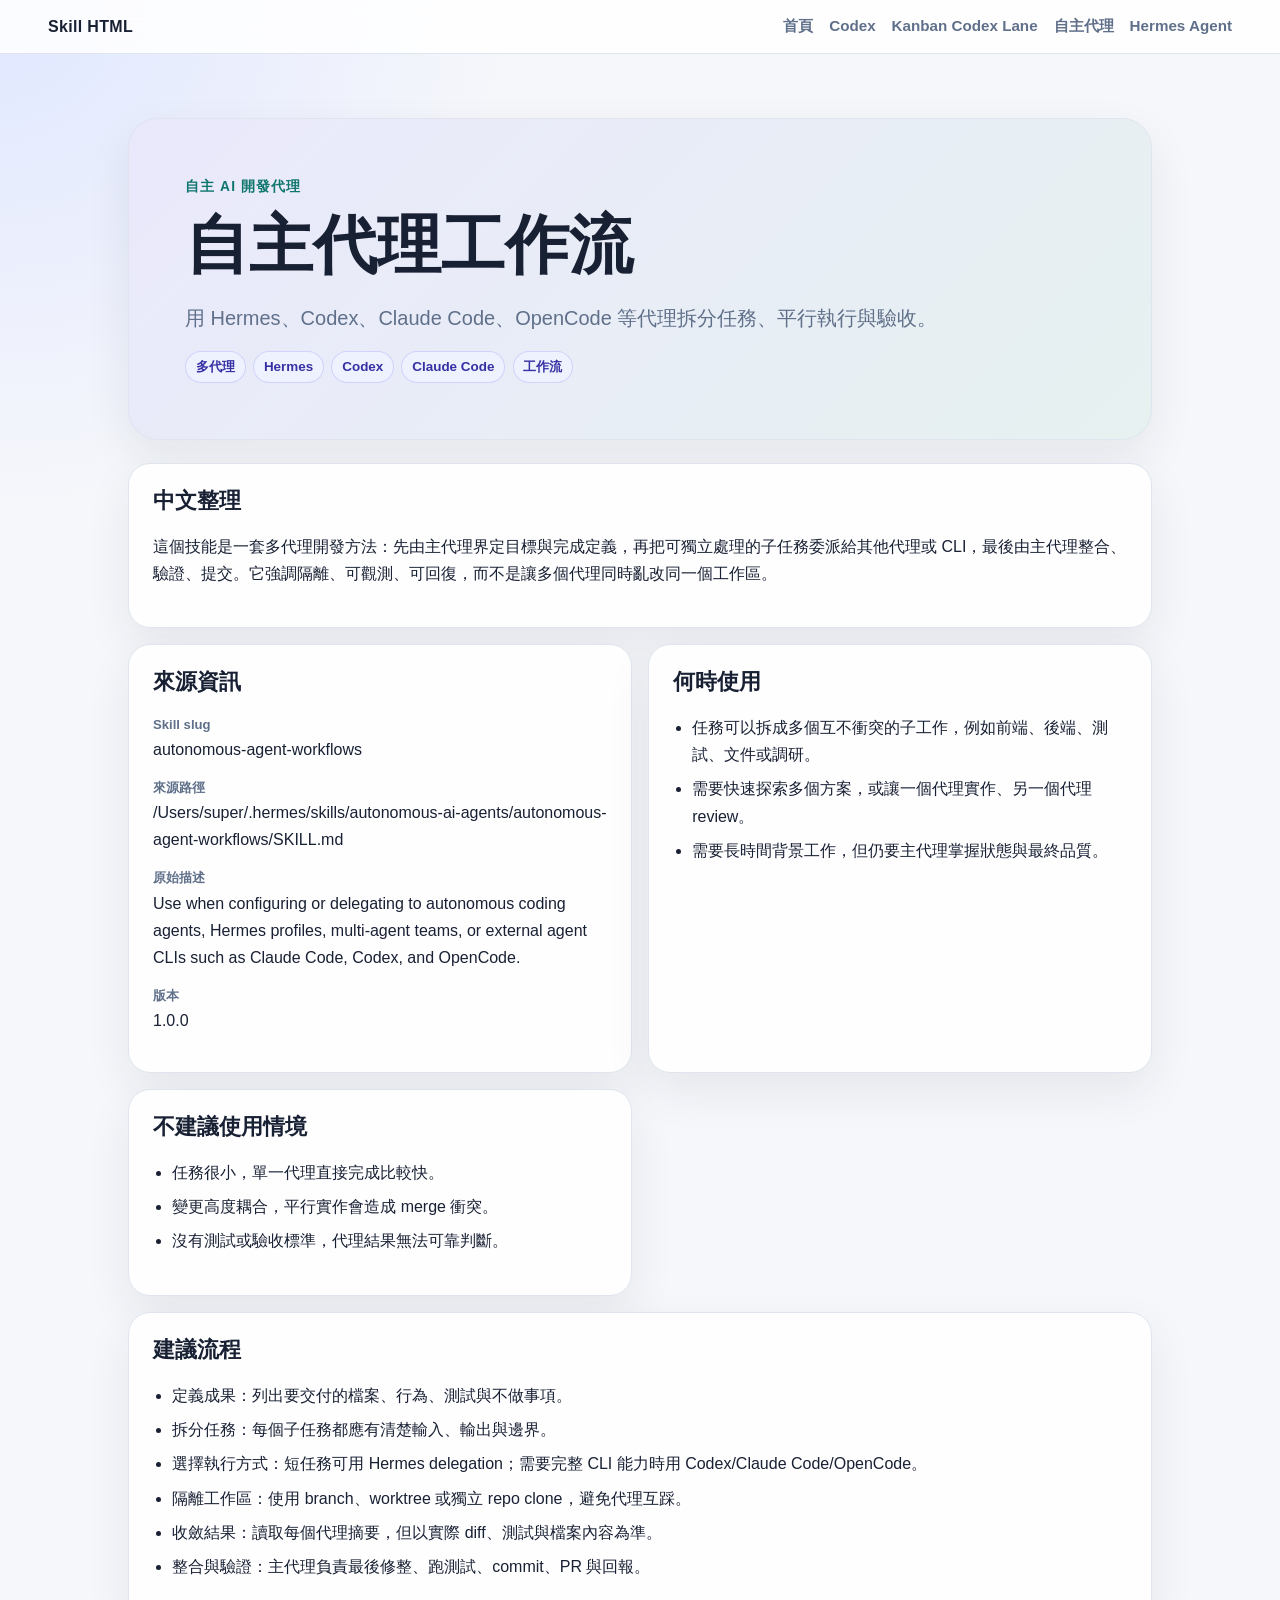
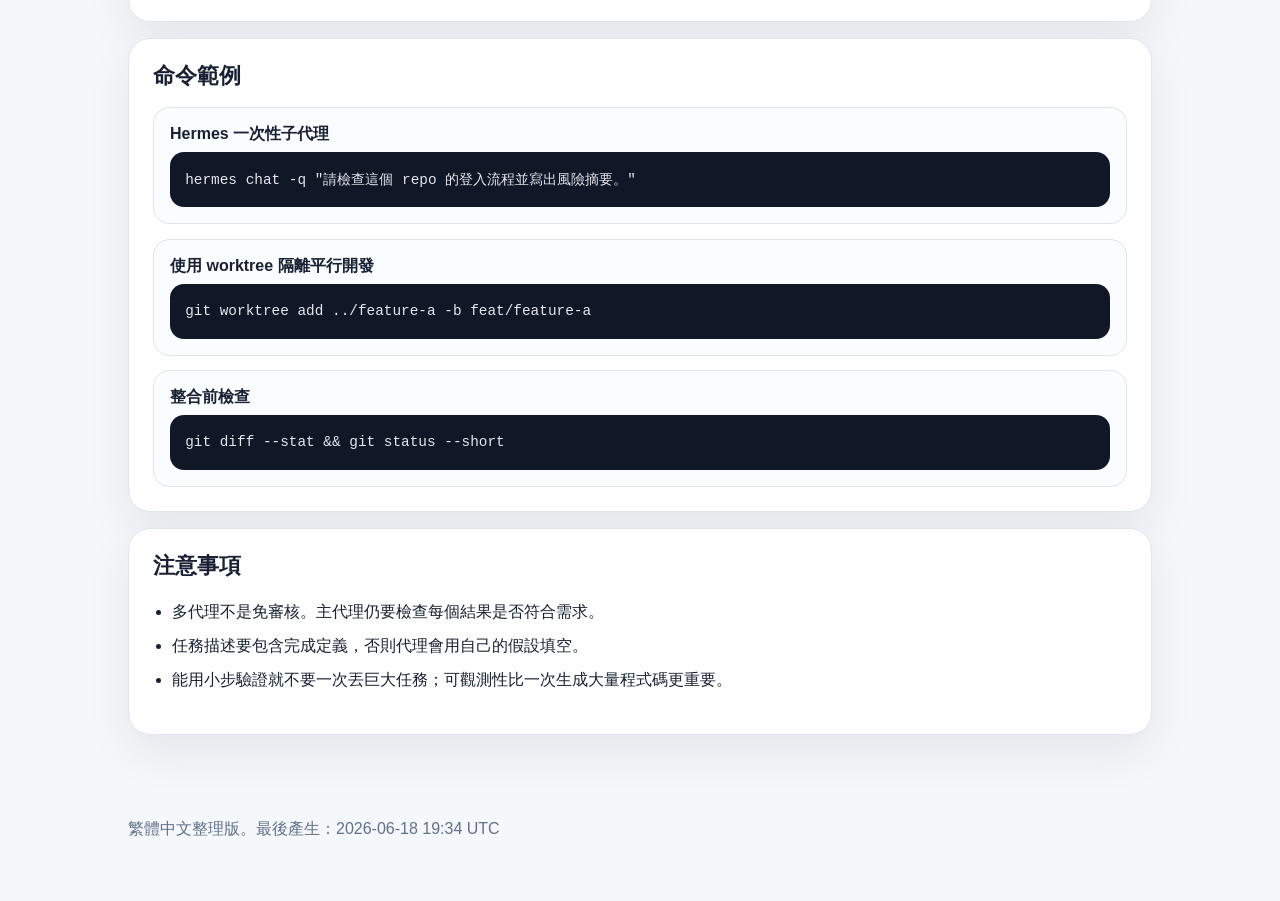
==== skills/autonomous-agent-workflows.html @ b424e1a5 "feat: add Traditional Chinese skill HTML site" ====
<!doctype html>
<html lang="zh-Hant">
<head>
  <meta charset="utf-8">
  <meta name="viewport" content="width=device-width, initial-scale=1">
  <meta name="description" content="這個技能是一套多代理開發方法：先由主代理界定目標與完成定義，再把可獨立處理的子任務委派給其他代理或 CLI，最後由主代理整合、驗證、提交。它強調隔離、可觀測、可回復，而不是讓多個代理同時亂改同一個工作區。">
  <title>自主代理工作流｜Skill HTML</title>
  <link rel="stylesheet" href="../assets/style.css">
  <script src="../assets/app.js" defer></script>
</head>
<body>
  <header class="site-header">
    <a class="brand" href="../index.html">Skill HTML</a>
    <button class="nav-toggle" type="button" aria-expanded="false" aria-controls="site-nav">選單</button>
    <nav id="site-nav" class="site-nav">
      <a href="../index.html">首頁</a>
      <a href="codex.html">Codex</a>
      <a href="kanban-codex-lane.html">Kanban Codex Lane</a>
      <a href="autonomous-agent-workflows.html">自主代理</a>
      <a href="hermes-agent.html">Hermes Agent</a>
    </nav>
  </header>
  <main>
    <section class="hero skill-hero">
      <p class="eyebrow">自主 AI 開發代理</p>
      <h1>自主代理工作流</h1>
      <p class="subtitle">用 Hermes、Codex、Claude Code、OpenCode 等代理拆分任務、平行執行與驗收。</p>
      <div class="tags"><span>多代理</span><span>Hermes</span><span>Codex</span><span>Claude Code</span><span>工作流</span></div>
    </section>

    <section class="content-grid">
      <article class="panel span-2">
        <h2>中文整理</h2>
        <p>這個技能是一套多代理開發方法：先由主代理界定目標與完成定義，再把可獨立處理的子任務委派給其他代理或 CLI，最後由主代理整合、驗證、提交。它強調隔離、可觀測、可回復，而不是讓多個代理同時亂改同一個工作區。</p>
      </article>
      <aside class="panel source-card">
        <h2>來源資訊</h2>
        <dl>
          <dt>Skill slug</dt><dd>autonomous-agent-workflows</dd>
          <dt>來源路徑</dt><dd>/Users/super/.hermes/skills/autonomous-ai-agents/autonomous-agent-workflows/SKILL.md</dd>
          <dt>原始描述</dt><dd>Use when configuring or delegating to autonomous coding agents, Hermes profiles, multi-agent teams, or external agent CLIs such as Claude Code, Codex, and OpenCode.</dd>
          <dt>版本</dt><dd>1.0.0</dd>
        </dl>
      </aside>

      <article class="panel">
        <h2>何時使用</h2>
        <ul><li>任務可以拆成多個互不衝突的子工作，例如前端、後端、測試、文件或調研。</li><li>需要快速探索多個方案，或讓一個代理實作、另一個代理 review。</li><li>需要長時間背景工作，但仍要主代理掌握狀態與最終品質。</li></ul>
      </article>
      <article class="panel">
        <h2>不建議使用情境</h2>
        <ul><li>任務很小，單一代理直接完成比較快。</li><li>變更高度耦合，平行實作會造成 merge 衝突。</li><li>沒有測試或驗收標準，代理結果無法可靠判斷。</li></ul>
      </article>
      <article class="panel span-2">
        <h2>建議流程</h2>
        <ul><li>定義成果：列出要交付的檔案、行為、測試與不做事項。</li><li>拆分任務：每個子任務都應有清楚輸入、輸出與邊界。</li><li>選擇執行方式：短任務可用 Hermes delegation；需要完整 CLI 能力時用 Codex/Claude Code/OpenCode。</li><li>隔離工作區：使用 branch、worktree 或獨立 repo clone，避免代理互踩。</li><li>收斂結果：讀取每個代理摘要，但以實際 diff、測試與檔案內容為準。</li><li>整合與驗證：主代理負責最後修整、跑測試、commit、PR 與回報。</li></ul>
      </article>
      <article class="panel span-2">
        <h2>命令範例</h2>
        <div class="commands"><article class="command-card"><h3>Hermes 一次性子代理</h3><pre><code>hermes chat -q &quot;請檢查這個 repo 的登入流程並寫出風險摘要。&quot;</code></pre></article><article class="command-card"><h3>使用 worktree 隔離平行開發</h3><pre><code>git worktree add ../feature-a -b feat/feature-a</code></pre></article><article class="command-card"><h3>整合前檢查</h3><pre><code>git diff --stat &amp;&amp; git status --short</code></pre></article></div>
      </article>
      <article class="panel span-2">
        <h2>注意事項</h2>
        <ul><li>多代理不是免審核。主代理仍要檢查每個結果是否符合需求。</li><li>任務描述要包含完成定義，否則代理會用自己的假設填空。</li><li>能用小步驗證就不要一次丟巨大任務；可觀測性比一次生成大量程式碼更重要。</li></ul>
      </article>
    </section>

  </main>
  <footer class="site-footer">
    <p>繁體中文整理版。最後產生：2026-06-18 19:34 UTC</p>
  </footer>
</body>
</html>
---- assets/style.css ----
:root {
  color-scheme: light;
  --bg: #f6f7fb;
  --surface: #ffffff;
  --surface-2: #eef2ff;
  --text: #182033;
  --muted: #60708a;
  --brand: #4f46e5;
  --brand-2: #0f766e;
  --border: #dfe4ef;
  --shadow: 0 18px 45px rgba(24, 32, 51, 0.08);
  --radius: 22px;
}

* { box-sizing: border-box; }

body {
  margin: 0;
  font-family: -apple-system, BlinkMacSystemFont, "Segoe UI", "Noto Sans TC", "PingFang TC", "Microsoft JhengHei", sans-serif;
  line-height: 1.7;
  background: radial-gradient(circle at top left, #e0e7ff 0, transparent 32rem), var(--bg);
  color: var(--text);
}

a { color: var(--brand); text-decoration: none; }
a:hover { text-decoration: underline; }

.site-header {
  position: sticky;
  top: 0;
  z-index: 10;
  display: flex;
  align-items: center;
  justify-content: space-between;
  gap: 1rem;
  padding: 0.8rem clamp(1rem, 4vw, 3rem);
  background: rgba(255, 255, 255, 0.86);
  border-bottom: 1px solid var(--border);
  backdrop-filter: blur(14px);
}

.brand {
  color: var(--text);
  font-weight: 800;
  letter-spacing: 0.02em;
}

.site-nav {
  display: flex;
  flex-wrap: wrap;
  gap: 0.5rem 1rem;
  align-items: center;
}

.site-nav a {
  color: var(--muted);
  font-size: 0.95rem;
  font-weight: 650;
}

.nav-toggle {
  display: none;
  border: 1px solid var(--border);
  border-radius: 999px;
  background: var(--surface);
  padding: 0.45rem 0.85rem;
  color: var(--text);
  font-weight: 700;
}

main {
  width: min(1120px, 100%);
  margin: 0 auto;
  padding: clamp(1.2rem, 4vw, 3rem);
}

.hero {
  margin: 1rem 0 2rem;
  padding: clamp(1.4rem, 5vw, 3.5rem);
  background: linear-gradient(135deg, rgba(79, 70, 229, 0.12), rgba(15, 118, 110, 0.1)), var(--surface);
  border: 1px solid var(--border);
  border-radius: calc(var(--radius) + 8px);
  box-shadow: var(--shadow);
}

.skill-hero { margin-bottom: 1.4rem; }

.eyebrow {
  margin: 0 0 0.45rem;
  color: var(--brand-2);
  font-size: 0.86rem;
  font-weight: 850;
  letter-spacing: 0.08em;
  text-transform: uppercase;
}

h1, h2, h3 { line-height: 1.25; }
h1 { margin: 0; font-size: clamp(2rem, 7vw, 4rem); }
h2 { margin-top: 0; font-size: 1.35rem; }
h3 { margin: 0 0 0.5rem; font-size: 1rem; }

.subtitle {
  max-width: 760px;
  margin: 1rem 0 0;
  color: var(--muted);
  font-size: clamp(1rem, 2.5vw, 1.25rem);
}

.search-box {
  display: block;
  margin-top: 1.6rem;
  font-weight: 800;
}

#skill-search {
  width: min(560px, 100%);
  margin-top: 0.5rem;
  padding: 0.9rem 1rem;
  border: 1px solid var(--border);
  border-radius: 16px;
  font: inherit;
  background: var(--surface);
  color: var(--text);
}

.skill-list,
.content-grid {
  display: grid;
  grid-template-columns: repeat(2, minmax(0, 1fr));
  gap: 1rem;
}

.skill-card,
.panel {
  background: rgba(255, 255, 255, 0.94);
  border: 1px solid var(--border);
  border-radius: var(--radius);
  box-shadow: var(--shadow);
}

.skill-card { padding: 1.35rem; }
.skill-card h2 { margin: 0 0 0.6rem; }
.skill-card p { color: var(--muted); }

.panel { padding: clamp(1rem, 3vw, 1.5rem); }
.span-2 { grid-column: span 2; }

.tags {
  display: flex;
  flex-wrap: wrap;
  gap: 0.45rem;
  margin-top: 1rem;
}

.tags span {
  display: inline-flex;
  align-items: center;
  border: 1px solid rgba(79, 70, 229, 0.18);
  border-radius: 999px;
  background: var(--surface-2);
  padding: 0.22rem 0.62rem;
  color: #3730a3;
  font-size: 0.84rem;
  font-weight: 700;
}

.source-status,
.muted {
  color: var(--muted);
  font-size: 0.92rem;
}

dl { margin: 0; }
dt { color: var(--muted); font-size: 0.82rem; font-weight: 800; }
dd { margin: 0 0 0.85rem; overflow-wrap: anywhere; }

ul { padding-left: 1.2rem; }
li + li { margin-top: 0.45rem; }

.commands {
  display: grid;
  gap: 0.9rem;
}

.command-card {
  border: 1px solid var(--border);
  border-radius: 16px;
  background: #fbfcff;
  padding: 1rem;
}

pre {
  margin: 0;
  overflow-x: auto;
  border-radius: 14px;
  background: #101828;
  color: #e5e7eb;
  padding: 0.95rem;
  font-size: 0.9rem;
}

code {
  font-family: "SFMono-Regular", Consolas, "Liberation Mono", monospace;
}

.site-footer {
  width: min(1120px, 100%);
  margin: 0 auto;
  padding: 1rem clamp(1.2rem, 4vw, 3rem) 2.5rem;
  color: var(--muted);
}

.is-hidden { display: none !important; }

@media (max-width: 760px) {
  .site-header { align-items: flex-start; }
  .nav-toggle { display: inline-flex; }
  .site-nav {
    display: none;
    position: absolute;
    left: 1rem;
    right: 1rem;
    top: 3.6rem;
    flex-direction: column;
    align-items: stretch;
    padding: 0.9rem;
    border: 1px solid var(--border);
    border-radius: 18px;
    background: var(--surface);
    box-shadow: var(--shadow);
  }
  .site-nav.is-open { display: flex; }
  .site-nav a { padding: 0.5rem; }
  .skill-list,
  .content-grid { grid-template-columns: 1fr; }
  .span-2 { grid-column: auto; }
  h1 { font-size: clamp(2rem, 12vw, 3rem); }
}
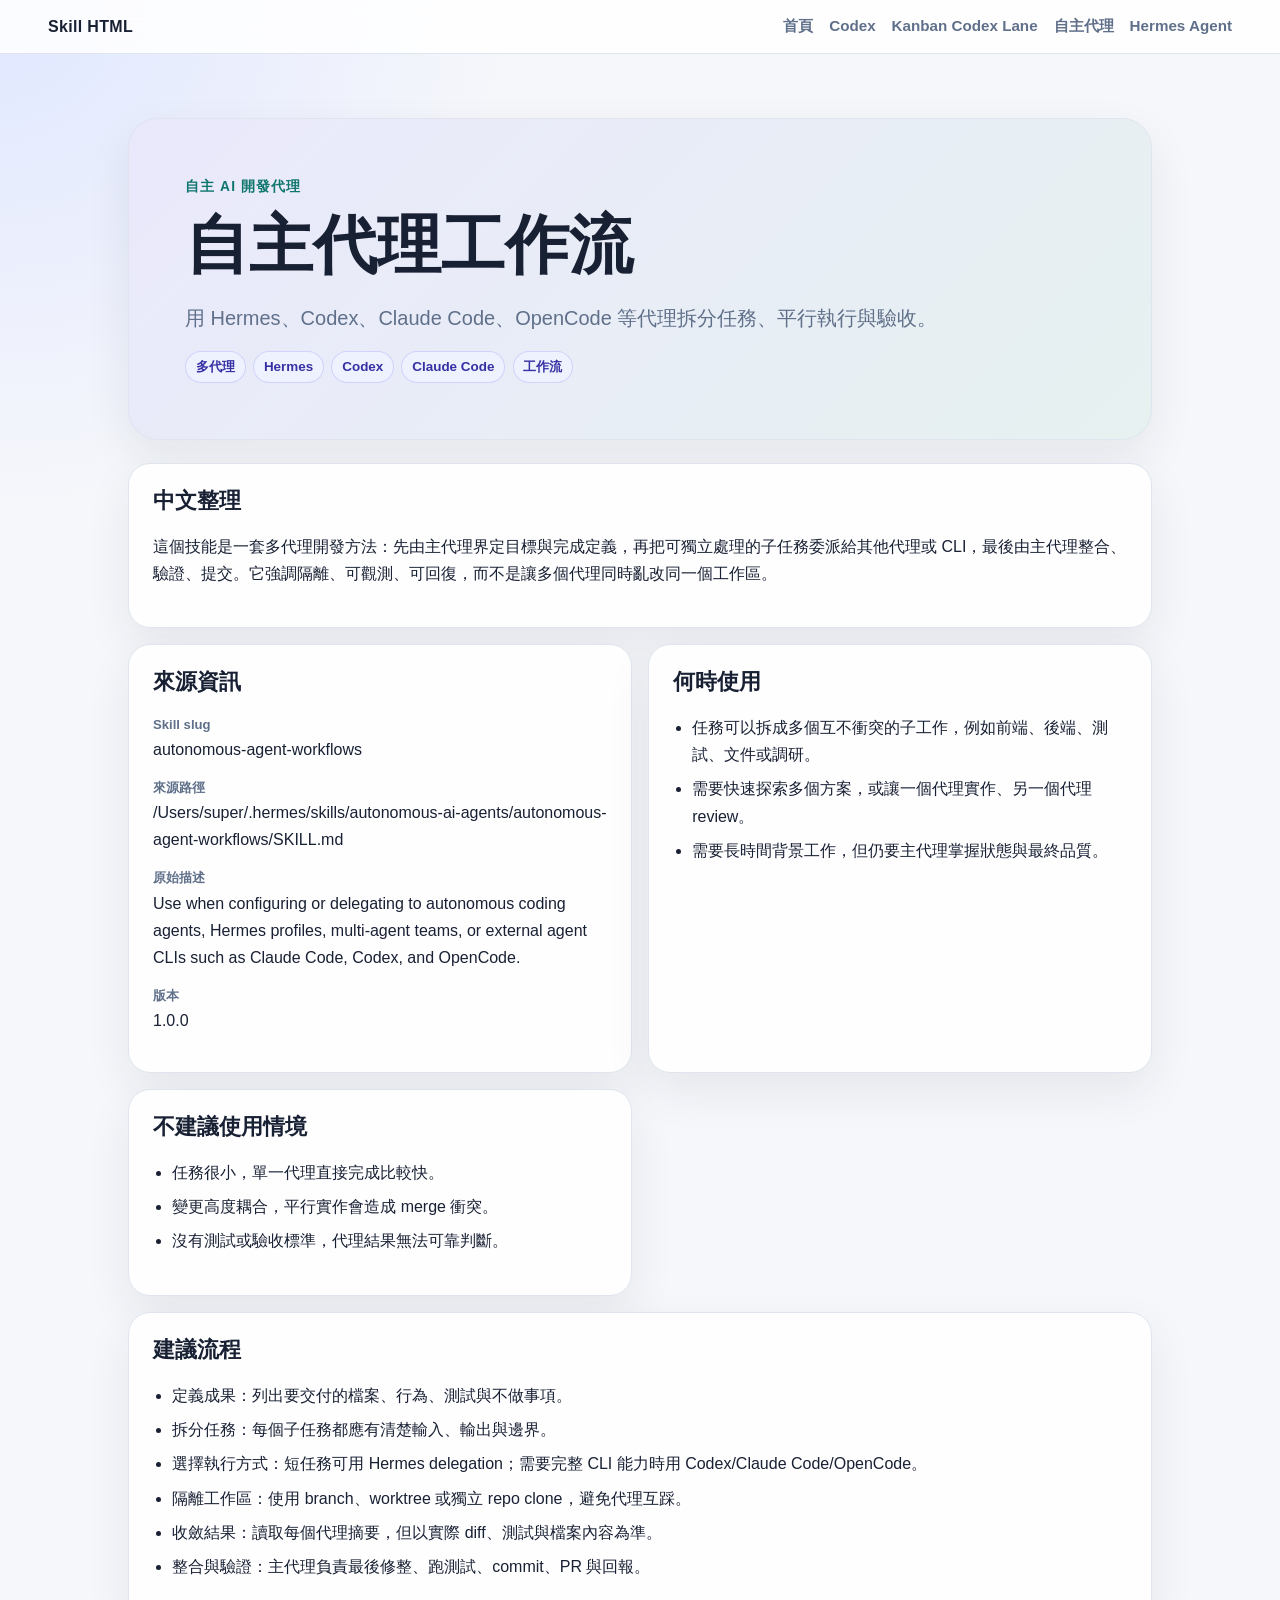
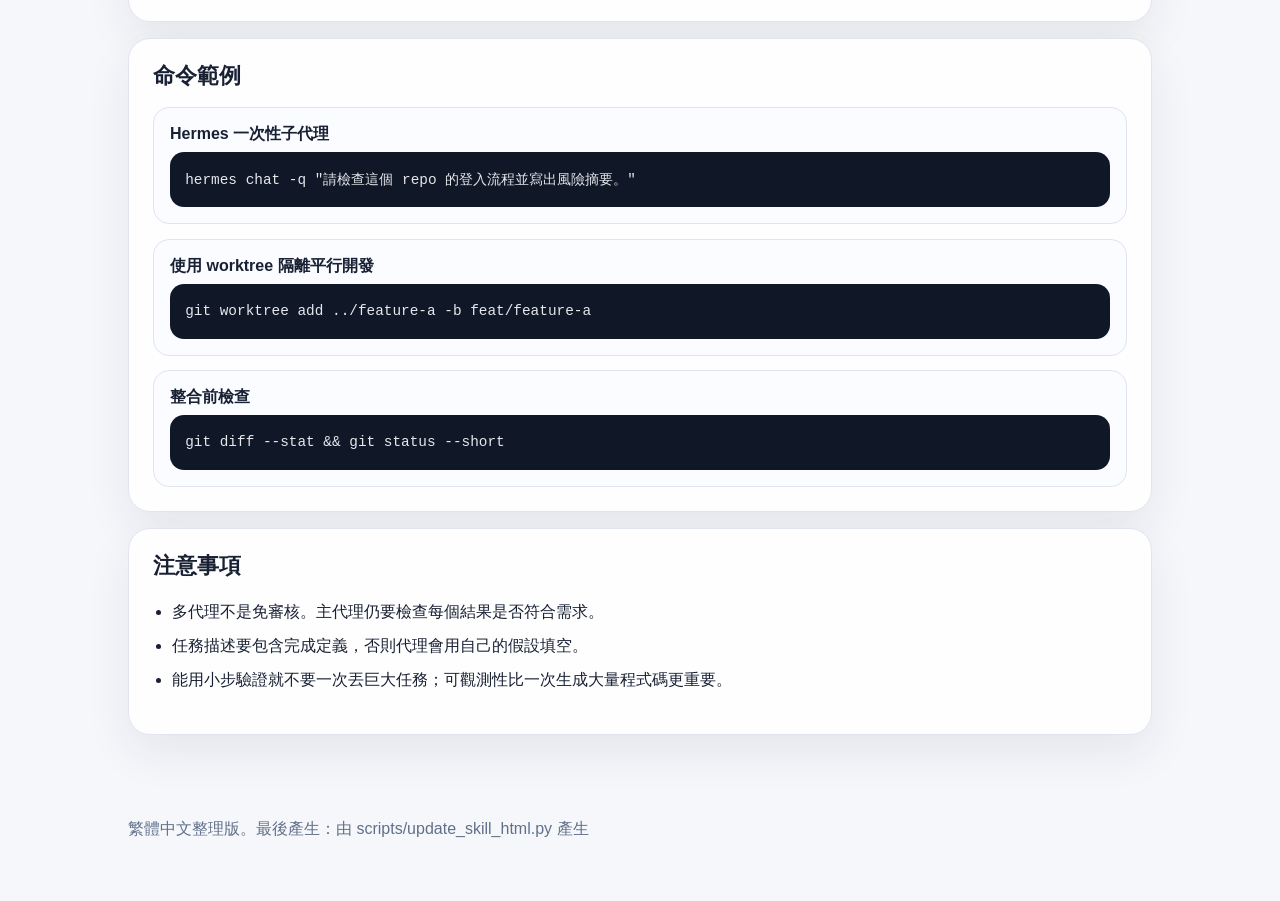
==== commit 9677bd2d: "fix: make generated skill pages deterministic" ====
--- a/skills/autonomous-agent-workflows.html
+++ b/skills/autonomous-agent-workflows.html
@@ -67,7 +67,7 @@
 
   </main>
   <footer class="site-footer">
-    <p>繁體中文整理版。最後產生：2026-06-18 19:34 UTC</p>
+    <p>繁體中文整理版。最後產生：由 scripts/update_skill_html.py 產生</p>
   </footer>
 </body>
 </html>
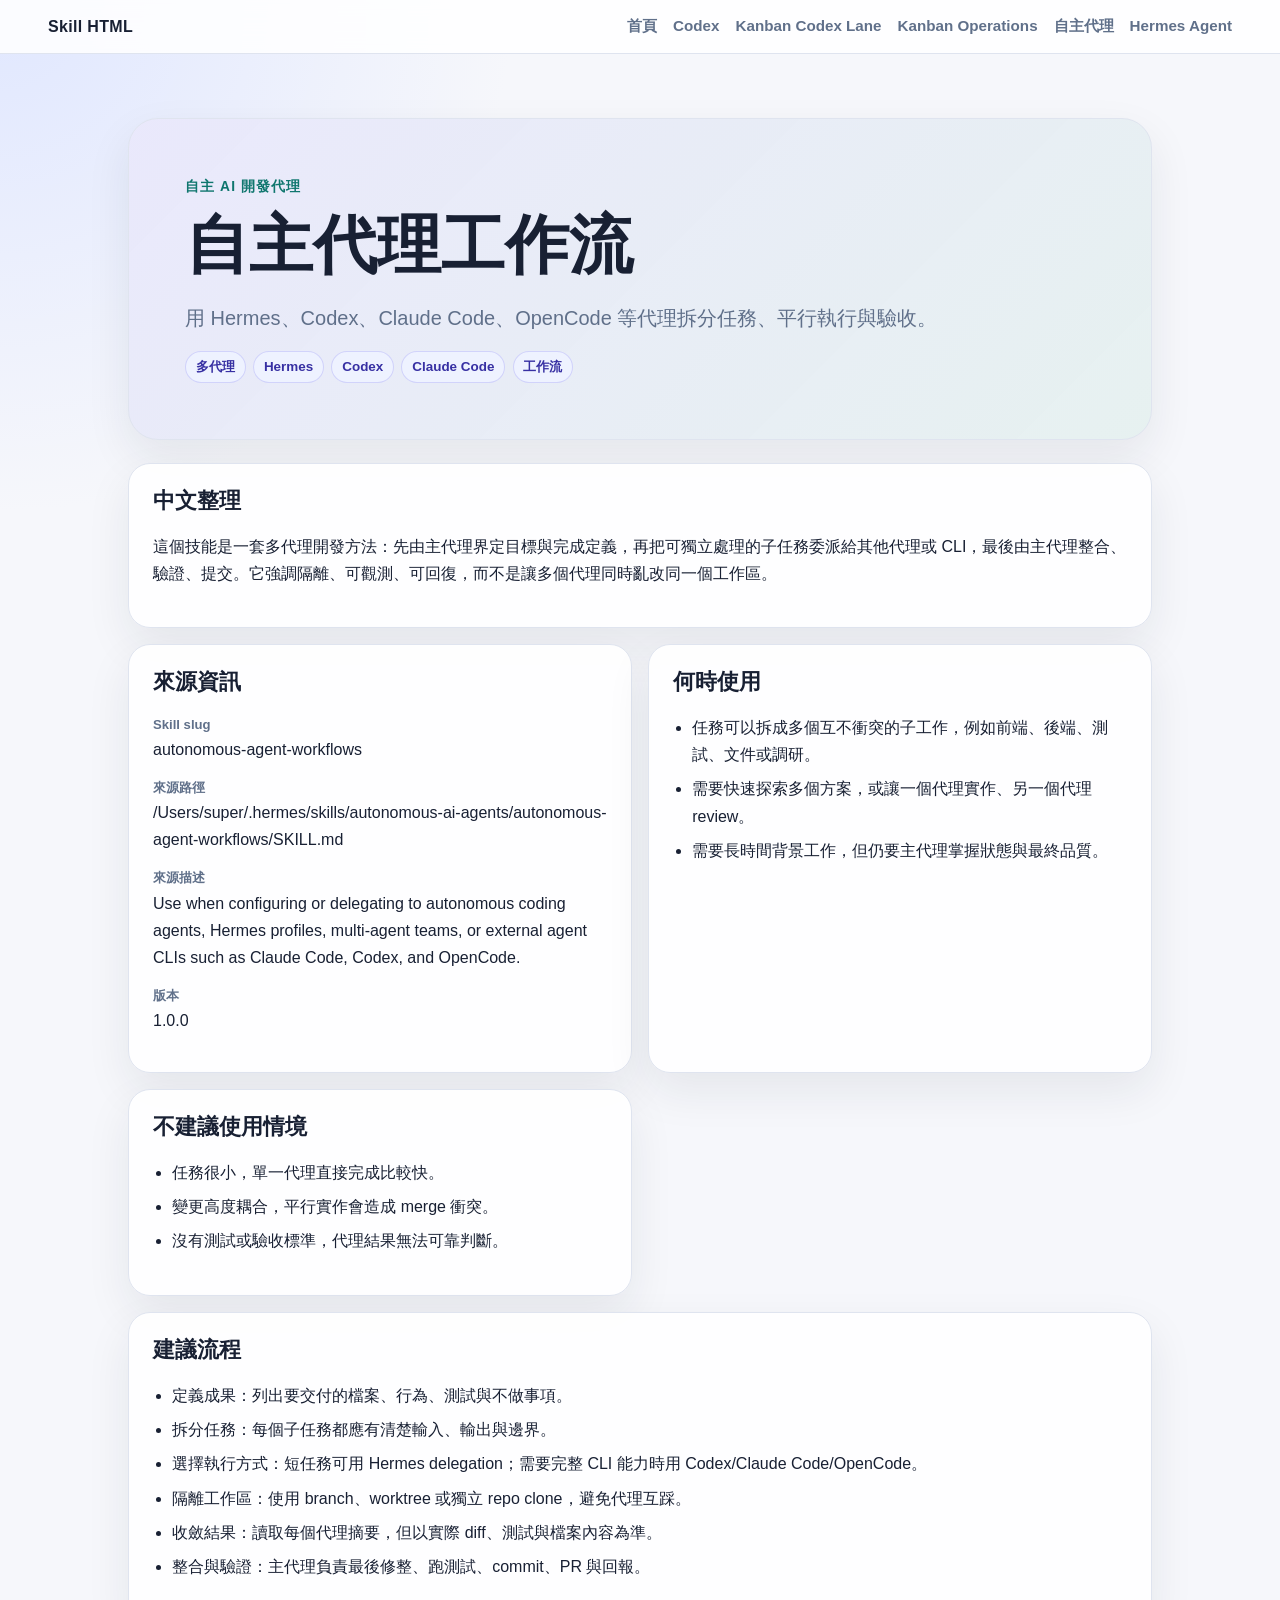
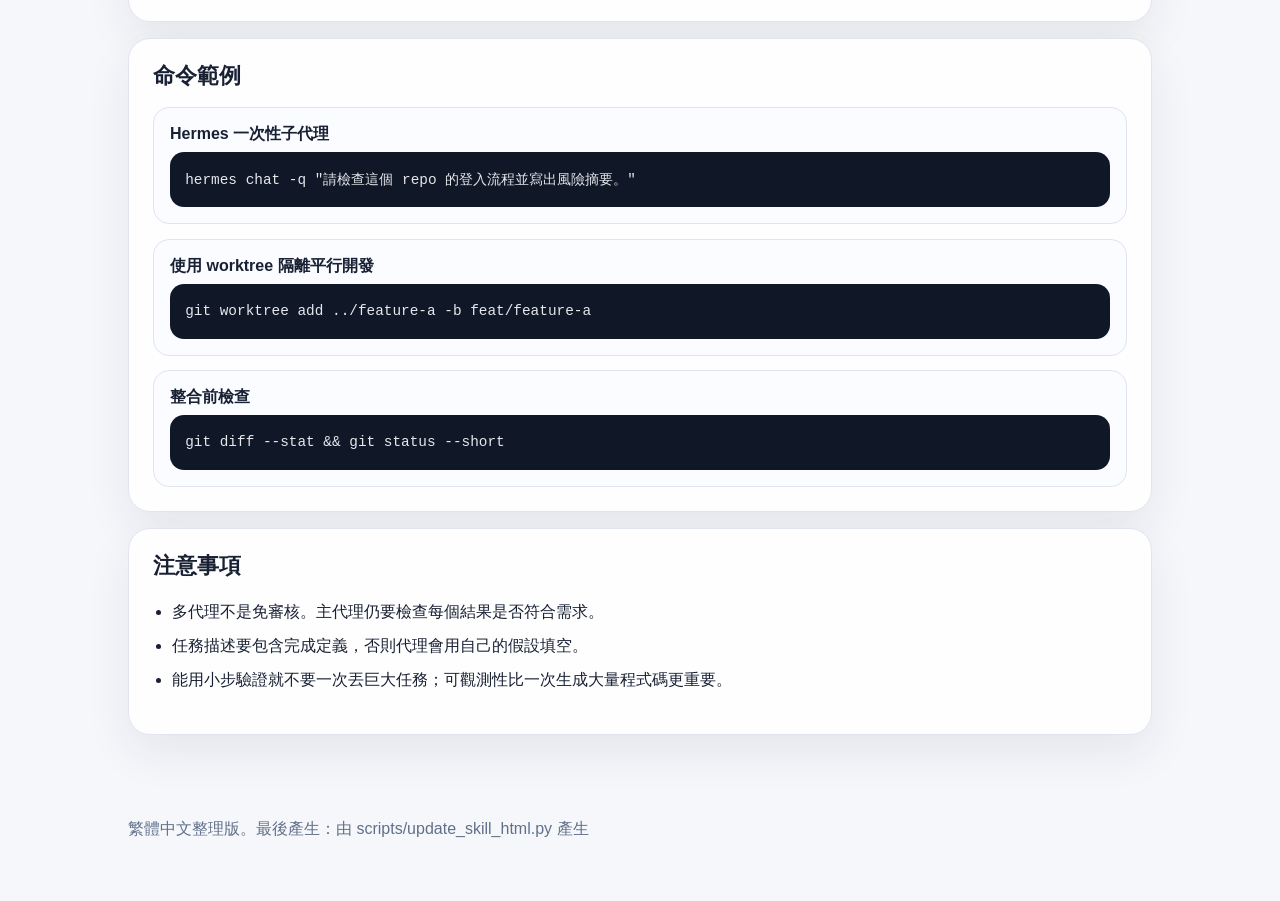
==== commit 269d786c: "feat: add Kanban operations skill page" ====
--- a/skills/autonomous-agent-workflows.html
+++ b/skills/autonomous-agent-workflows.html
@@ -16,6 +16,7 @@
       <a href="../index.html">首頁</a>
       <a href="codex.html">Codex</a>
       <a href="kanban-codex-lane.html">Kanban Codex Lane</a>
+      <a href="kanban-operations.html">Kanban Operations</a>
       <a href="autonomous-agent-workflows.html">自主代理</a>
       <a href="hermes-agent.html">Hermes Agent</a>
     </nav>
@@ -38,7 +39,7 @@
         <dl>
           <dt>Skill slug</dt><dd>autonomous-agent-workflows</dd>
           <dt>來源路徑</dt><dd>/Users/super/.hermes/skills/autonomous-ai-agents/autonomous-agent-workflows/SKILL.md</dd>
-          <dt>原始描述</dt><dd>Use when configuring or delegating to autonomous coding agents, Hermes profiles, multi-agent teams, or external agent CLIs such as Claude Code, Codex, and OpenCode.</dd>
+          <dt>來源描述</dt><dd>Use when configuring or delegating to autonomous coding agents, Hermes profiles, multi-agent teams, or external agent CLIs such as Claude Code, Codex, and OpenCode.</dd>
           <dt>版本</dt><dd>1.0.0</dd>
         </dl>
       </aside>
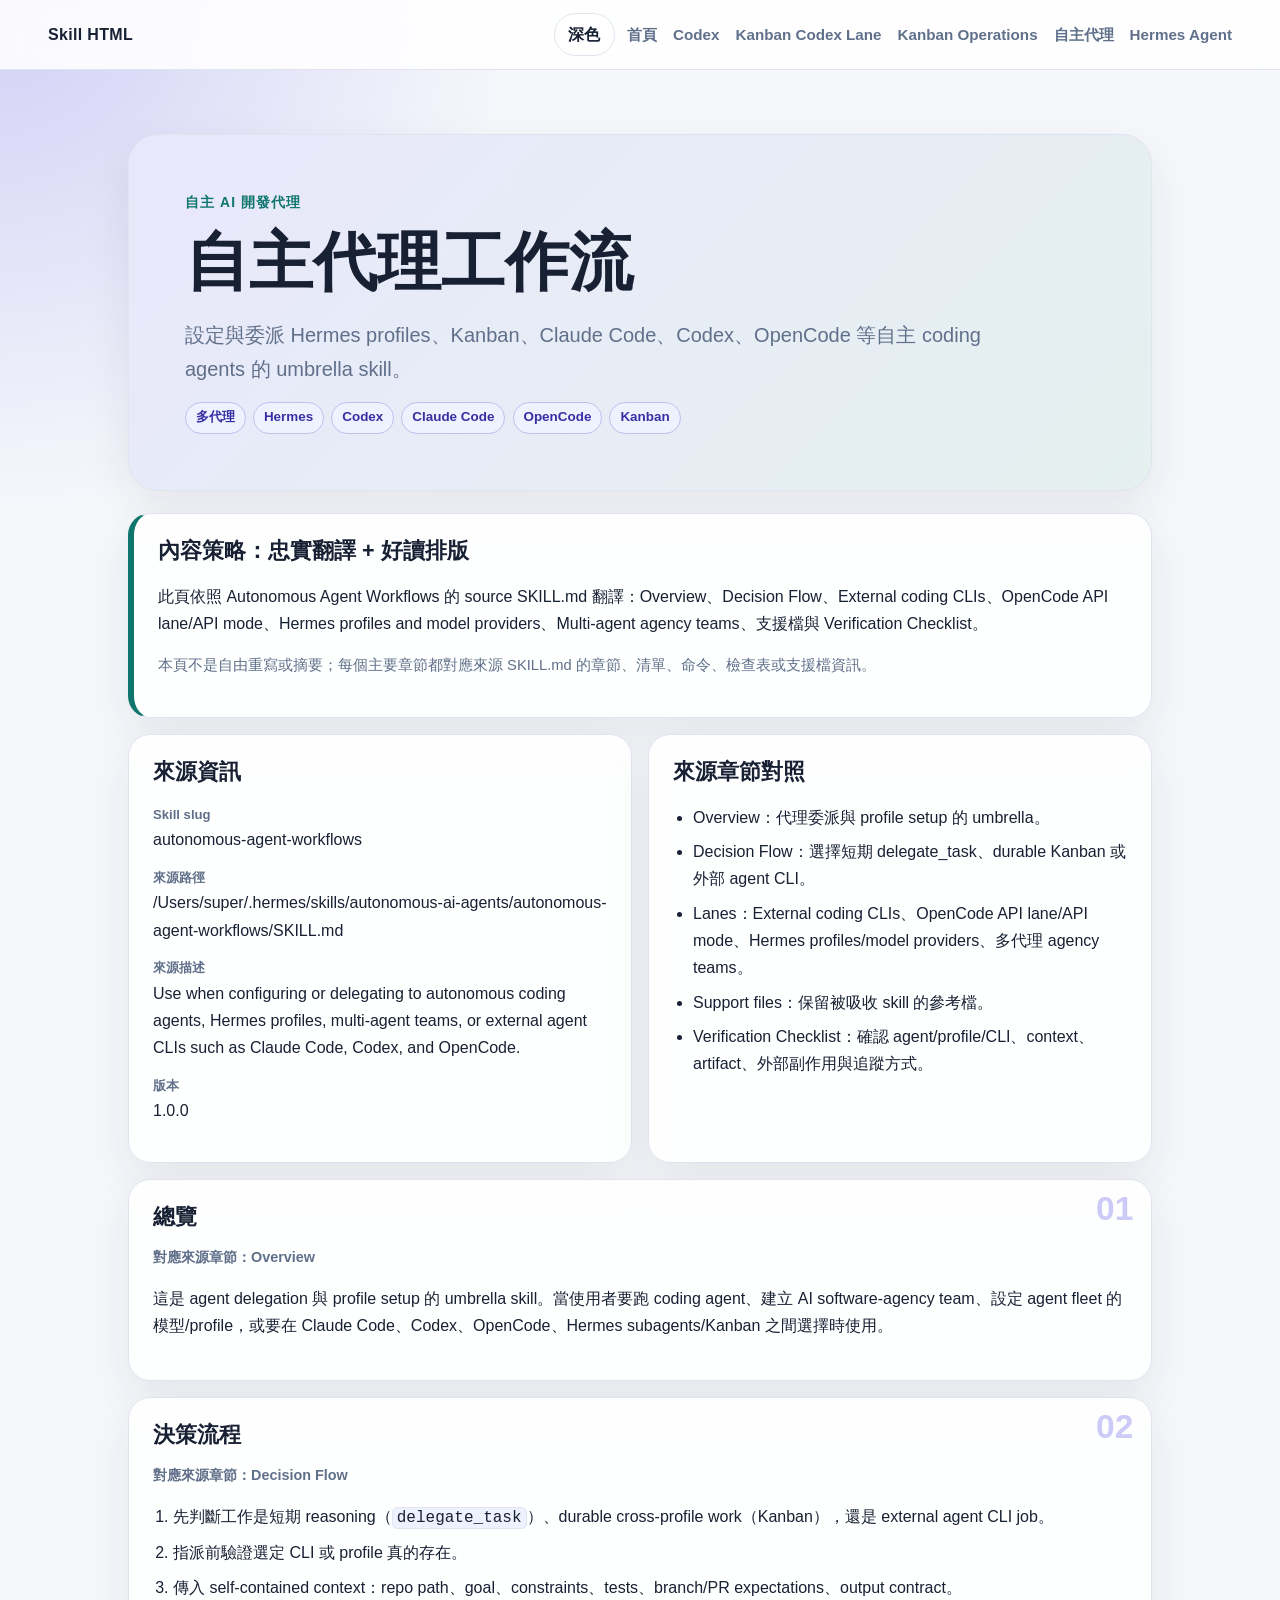
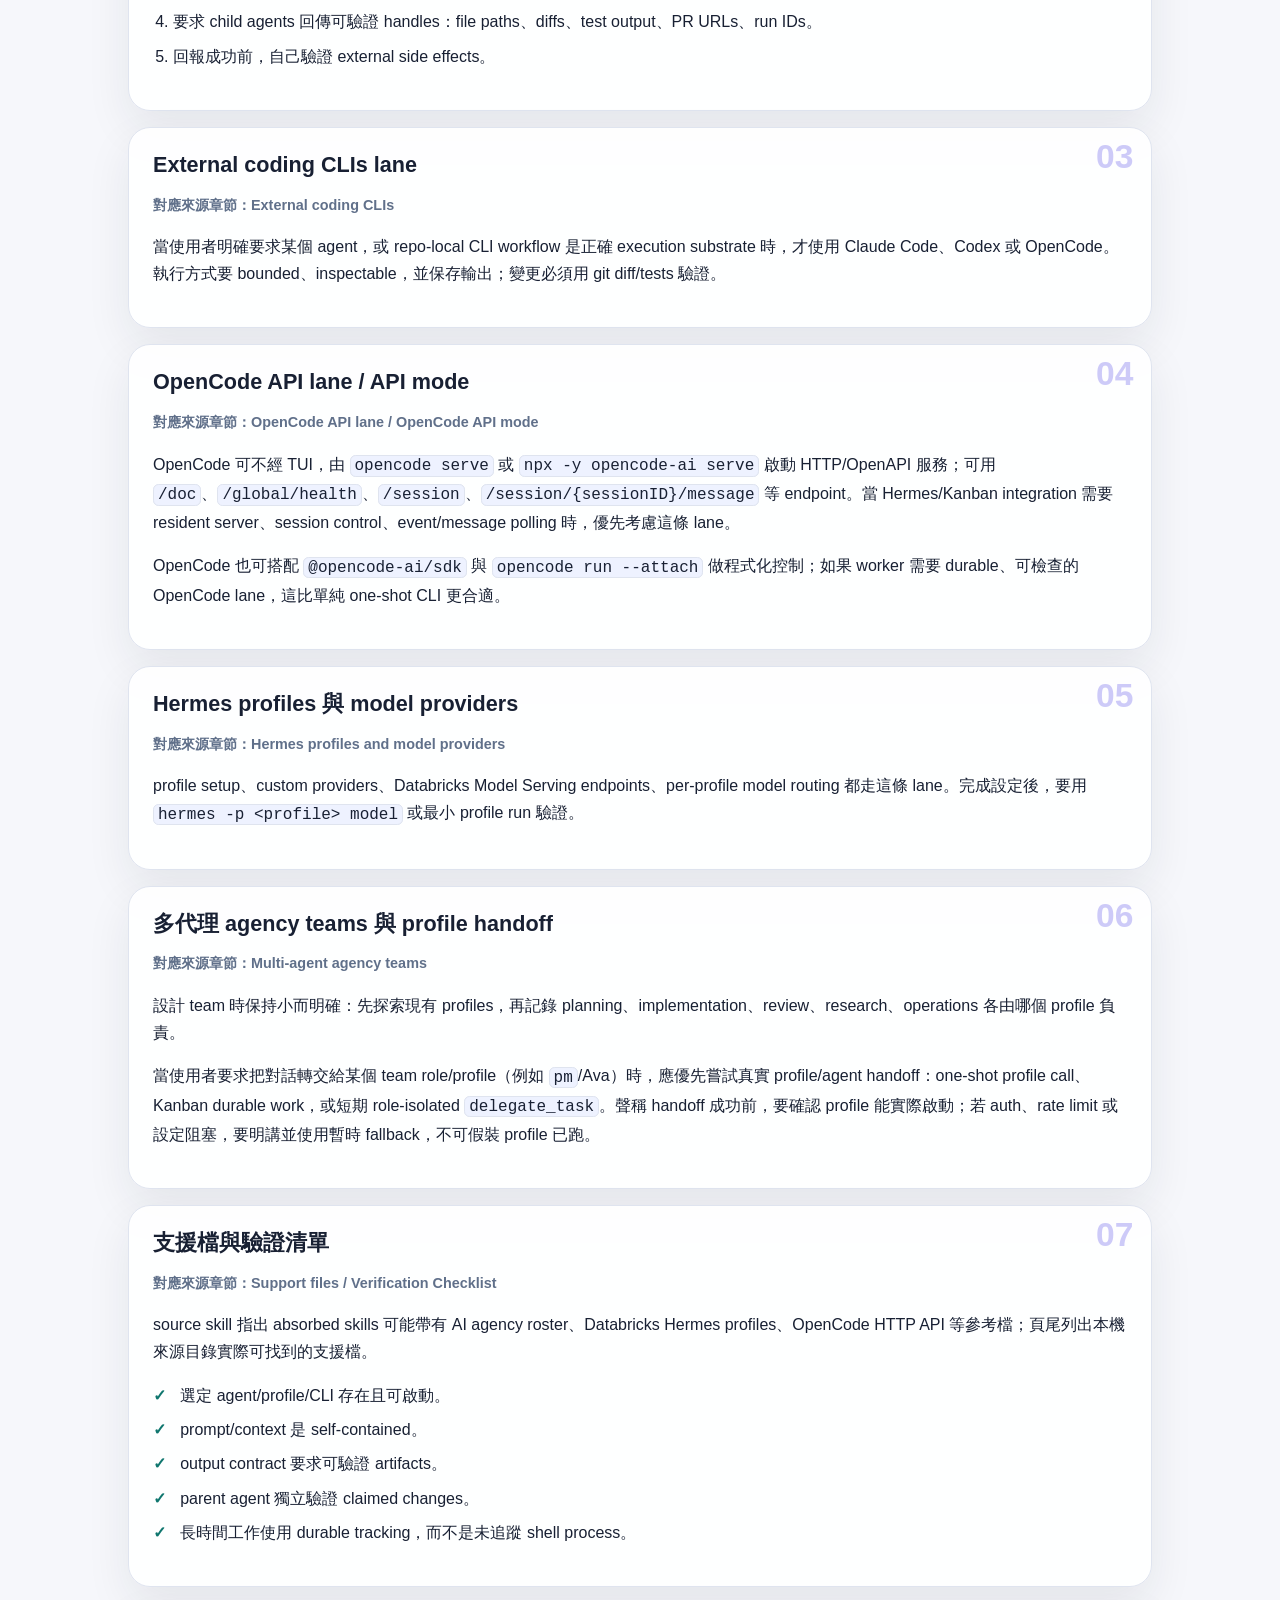
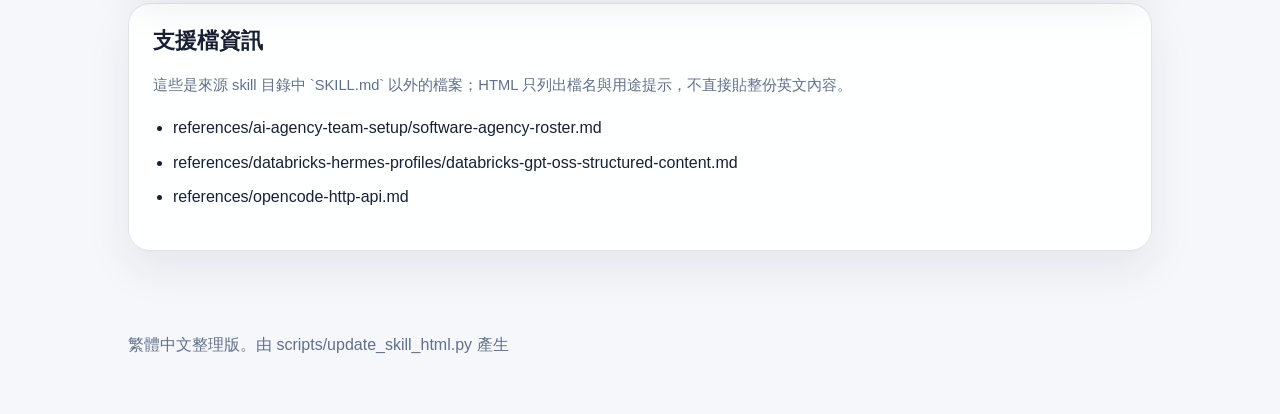
==== commit a54466b7: "feat: improve skill HTML fidelity and dark mode" ====
--- a/skills/autonomous-agent-workflows.html
+++ b/skills/autonomous-agent-workflows.html
@@ -3,7 +3,7 @@
 <head>
   <meta charset="utf-8">
   <meta name="viewport" content="width=device-width, initial-scale=1">
-  <meta name="description" content="這個技能是一套多代理開發方法：先由主代理界定目標與完成定義，再把可獨立處理的子任務委派給其他代理或 CLI，最後由主代理整合、驗證、提交。它強調隔離、可觀測、可回復，而不是讓多個代理同時亂改同一個工作區。">
+  <meta name="description" content="此頁依照 Autonomous Agent Workflows 的 source SKILL.md 翻譯：Overview、Decision Flow、External coding CLIs、OpenCode API lane/API mode、Hermes profiles and model providers、Multi-agent agency teams、支援檔與 Verification Checklist。">
   <title>自主代理工作流｜Skill HTML</title>
   <link rel="stylesheet" href="../assets/style.css">
   <script src="../assets/app.js" defer></script>
@@ -11,6 +11,7 @@
 <body>
   <header class="site-header">
     <a class="brand" href="../index.html">Skill HTML</a>
+    <button class="theme-toggle" type="button" aria-label="切換深色模式" aria-pressed="false">深色</button>
     <button class="nav-toggle" type="button" aria-expanded="false" aria-controls="site-nav">選單</button>
     <nav id="site-nav" class="site-nav">
       <a href="../index.html">首頁</a>
@@ -25,14 +26,15 @@
     <section class="hero skill-hero">
       <p class="eyebrow">自主 AI 開發代理</p>
       <h1>自主代理工作流</h1>
-      <p class="subtitle">用 Hermes、Codex、Claude Code、OpenCode 等代理拆分任務、平行執行與驗收。</p>
-      <div class="tags"><span>多代理</span><span>Hermes</span><span>Codex</span><span>Claude Code</span><span>工作流</span></div>
+      <p class="subtitle">設定與委派 Hermes profiles、Kanban、Claude Code、Codex、OpenCode 等自主 coding agents 的 umbrella skill。</p>
+      <div class="tags"><span>多代理</span><span>Hermes</span><span>Codex</span><span>Claude Code</span><span>OpenCode</span><span>Kanban</span></div>
     </section>
 
     <section class="content-grid">
-      <article class="panel span-2">
-        <h2>中文整理</h2>
-        <p>這個技能是一套多代理開發方法：先由主代理界定目標與完成定義，再把可獨立處理的子任務委派給其他代理或 CLI，最後由主代理整合、驗證、提交。它強調隔離、可觀測、可回復，而不是讓多個代理同時亂改同一個工作區。</p>
+      <article class="panel span-2 content-policy">
+        <h2>內容策略：忠實翻譯 + 好讀排版</h2>
+        <p>此頁依照 Autonomous Agent Workflows 的 source SKILL.md 翻譯：Overview、Decision Flow、External coding CLIs、OpenCode API lane/API mode、Hermes profiles and model providers、Multi-agent agency teams、支援檔與 Verification Checklist。</p>
+        <p class="muted">本頁不是自由重寫或摘要；每個主要章節都對應來源 SKILL.md 的章節、清單、命令、檢查表或支援檔資訊。</p>
       </article>
       <aside class="panel source-card">
         <h2>來源資訊</h2>
@@ -43,32 +45,21 @@
           <dt>版本</dt><dd>1.0.0</dd>
         </dl>
       </aside>
-
       <article class="panel">
-        <h2>何時使用</h2>
-        <ul><li>任務可以拆成多個互不衝突的子工作，例如前端、後端、測試、文件或調研。</li><li>需要快速探索多個方案，或讓一個代理實作、另一個代理 review。</li><li>需要長時間背景工作，但仍要主代理掌握狀態與最終品質。</li></ul>
+        <h2>來源章節對照</h2>
+        <ul><li>Overview：代理委派與 profile setup 的 umbrella。</li><li>Decision Flow：選擇短期 delegate_task、durable Kanban 或外部 agent CLI。</li><li>Lanes：External coding CLIs、OpenCode API lane/API mode、Hermes profiles/model providers、多代理 agency teams。</li><li>Support files：保留被吸收 skill 的參考檔。</li><li>Verification Checklist：確認 agent/profile/CLI、context、artifact、外部副作用與追蹤方式。</li></ul>
       </article>
-      <article class="panel">
-        <h2>不建議使用情境</h2>
-        <ul><li>任務很小，單一代理直接完成比較快。</li><li>變更高度耦合，平行實作會造成 merge 衝突。</li><li>沒有測試或驗收標準，代理結果無法可靠判斷。</li></ul>
-      </article>
-      <article class="panel span-2">
-        <h2>建議流程</h2>
-        <ul><li>定義成果：列出要交付的檔案、行為、測試與不做事項。</li><li>拆分任務：每個子任務都應有清楚輸入、輸出與邊界。</li><li>選擇執行方式：短任務可用 Hermes delegation；需要完整 CLI 能力時用 Codex/Claude Code/OpenCode。</li><li>隔離工作區：使用 branch、worktree 或獨立 repo clone，避免代理互踩。</li><li>收斂結果：讀取每個代理摘要，但以實際 diff、測試與檔案內容為準。</li><li>整合與驗證：主代理負責最後修整、跑測試、commit、PR 與回報。</li></ul>
-      </article>
-      <article class="panel span-2">
-        <h2>命令範例</h2>
-        <div class="commands"><article class="command-card"><h3>Hermes 一次性子代理</h3><pre><code>hermes chat -q &quot;請檢查這個 repo 的登入流程並寫出風險摘要。&quot;</code></pre></article><article class="command-card"><h3>使用 worktree 隔離平行開發</h3><pre><code>git worktree add ../feature-a -b feat/feature-a</code></pre></article><article class="command-card"><h3>整合前檢查</h3><pre><code>git diff --stat &amp;&amp; git status --short</code></pre></article></div>
-      </article>
-      <article class="panel span-2">
-        <h2>注意事項</h2>
-        <ul><li>多代理不是免審核。主代理仍要檢查每個結果是否符合需求。</li><li>任務描述要包含完成定義，否則代理會用自己的假設填空。</li><li>能用小步驗證就不要一次丟巨大任務；可觀測性比一次生成大量程式碼更重要。</li></ul>
+      <article class="panel span-2 translated-section"><div class="section-number">01</div><h2>總覽</h2><p class="source-heading">對應來源章節：Overview</p><p>這是 agent delegation 與 profile setup 的 umbrella skill。當使用者要跑 coding agent、建立 AI software-agency team、設定 agent fleet 的模型/profile，或要在 Claude Code、Codex、OpenCode、Hermes subagents/Kanban 之間選擇時使用。</p></article><article class="panel span-2 translated-section"><div class="section-number">02</div><h2>決策流程</h2><p class="source-heading">對應來源章節：Decision Flow</p><ol><li>先判斷工作是短期 reasoning（<code>delegate_task</code>）、durable cross-profile work（Kanban），還是 external agent CLI job。</li><li>指派前驗證選定 CLI 或 profile 真的存在。</li><li>傳入 self-contained context：repo path、goal、constraints、tests、branch/PR expectations、output contract。</li><li>要求 child agents 回傳可驗證 handles：file paths、diffs、test output、PR URLs、run IDs。</li><li>回報成功前，自己驗證 external side effects。</li></ol></article><article class="panel span-2 translated-section"><div class="section-number">03</div><h2>External coding CLIs lane</h2><p class="source-heading">對應來源章節：External coding CLIs</p><p>當使用者明確要求某個 agent，或 repo-local CLI workflow 是正確 execution substrate 時，才使用 Claude Code、Codex 或 OpenCode。執行方式要 bounded、inspectable，並保存輸出；變更必須用 git diff/tests 驗證。</p></article><article class="panel span-2 translated-section"><div class="section-number">04</div><h2>OpenCode API lane / API mode</h2><p class="source-heading">對應來源章節：OpenCode API lane / OpenCode API mode</p><p>OpenCode 可不經 TUI，由 <code>opencode serve</code> 或 <code>npx -y opencode-ai serve</code> 啟動 HTTP/OpenAPI 服務；可用 <code>/doc</code>、<code>/global/health</code>、<code>/session</code>、<code>/session/{sessionID}/message</code> 等 endpoint。當 Hermes/Kanban integration 需要 resident server、session control、event/message polling 時，優先考慮這條 lane。</p><p>OpenCode 也可搭配 <code>@opencode-ai/sdk</code> 與 <code>opencode run --attach</code> 做程式化控制；如果 worker 需要 durable、可檢查的 OpenCode lane，這比單純 one-shot CLI 更合適。</p></article><article class="panel span-2 translated-section"><div class="section-number">05</div><h2>Hermes profiles 與 model providers</h2><p class="source-heading">對應來源章節：Hermes profiles and model providers</p><p>profile setup、custom providers、Databricks Model Serving endpoints、per-profile model routing 都走這條 lane。完成設定後，要用 <code>hermes -p &lt;profile&gt; model</code> 或最小 profile run 驗證。</p></article><article class="panel span-2 translated-section"><div class="section-number">06</div><h2>多代理 agency teams 與 profile handoff</h2><p class="source-heading">對應來源章節：Multi-agent agency teams</p><p>設計 team 時保持小而明確：先探索現有 profiles，再記錄 planning、implementation、review、research、operations 各由哪個 profile 負責。</p><p>當使用者要求把對話轉交給某個 team role/profile（例如 <code>pm</code>/Ava）時，應優先嘗試真實 profile/agent handoff：one-shot profile call、Kanban durable work，或短期 role-isolated <code>delegate_task</code>。聲稱 handoff 成功前，要確認 profile 能實際啟動；若 auth、rate limit 或設定阻塞，要明講並使用暫時 fallback，不可假裝 profile 已跑。</p></article><article class="panel span-2 translated-section"><div class="section-number">07</div><h2>支援檔與驗證清單</h2><p class="source-heading">對應來源章節：Support files / Verification Checklist</p><p>source skill 指出 absorbed skills 可能帶有 AI agency roster、Databricks Hermes profiles、OpenCode HTTP API 等參考檔；頁尾列出本機來源目錄實際可找到的支援檔。</p><ul class="checklist"><li>選定 agent/profile/CLI 存在且可啟動。</li><li>prompt/context 是 self-contained。</li><li>output contract 要求可驗證 artifacts。</li><li>parent agent 獨立驗證 claimed changes。</li><li>長時間工作使用 durable tracking，而不是未追蹤 shell process。</li></ul></article>
+      <article class="panel span-2 support-files">
+        <h2>支援檔資訊</h2>
+        <p class="muted">這些是來源 skill 目錄中 `SKILL.md` 以外的檔案；HTML 只列出檔名與用途提示，不直接貼整份英文內容。</p>
+        <ul><li>references/ai-agency-team-setup/software-agency-roster.md</li><li>references/databricks-hermes-profiles/databricks-gpt-oss-structured-content.md</li><li>references/opencode-http-api.md</li></ul>
       </article>
     </section>
 
   </main>
   <footer class="site-footer">
-    <p>繁體中文整理版。最後產生：由 scripts/update_skill_html.py 產生</p>
+    <p>繁體中文整理版。由 scripts/update_skill_html.py 產生</p>
   </footer>
 </body>
 </html>
--- a/assets/style.css
+++ b/assets/style.css
@@ -2,14 +2,63 @@
   color-scheme: light;
   --bg: #f6f7fb;
   --surface: #ffffff;
+  --surface-rgb: 255, 255, 255;
   --surface-2: #eef2ff;
+  --surface-3: #fbfcff;
   --text: #182033;
   --muted: #60708a;
   --brand: #4f46e5;
   --brand-2: #0f766e;
+  --tag-text: #3730a3;
   --border: #dfe4ef;
   --shadow: 0 18px 45px rgba(24, 32, 51, 0.08);
+  --code-bg: #101828;
+  --code-text: #e5e7eb;
+  --callout-bg: #fff7ed;
+  --callout-border: #fed7aa;
   --radius: 22px;
+}
+
+@media (prefers-color-scheme: dark) {
+  :root:not([data-theme="light"]) {
+    color-scheme: dark;
+    --bg: #0b1020;
+    --surface: #111827;
+    --surface-rgb: 17, 24, 39;
+    --surface-2: #172554;
+    --surface-3: #0f172a;
+    --text: #e5e7eb;
+    --muted: #a7b0c0;
+    --brand: #a5b4fc;
+    --brand-2: #5eead4;
+    --tag-text: #dbeafe;
+    --border: #2b3548;
+    --shadow: 0 18px 45px rgba(0, 0, 0, 0.34);
+    --code-bg: #020617;
+    --code-text: #e2e8f0;
+    --callout-bg: #2a1d0b;
+    --callout-border: #854d0e;
+  }
+}
+
+:root[data-theme="dark"] {
+  color-scheme: dark;
+  --bg: #0b1020;
+  --surface: #111827;
+  --surface-rgb: 17, 24, 39;
+  --surface-2: #172554;
+  --surface-3: #0f172a;
+  --text: #e5e7eb;
+  --muted: #a7b0c0;
+  --brand: #a5b4fc;
+  --brand-2: #5eead4;
+  --tag-text: #dbeafe;
+  --border: #2b3548;
+  --shadow: 0 18px 45px rgba(0, 0, 0, 0.34);
+  --code-bg: #020617;
+  --code-text: #e2e8f0;
+  --callout-bg: #2a1d0b;
+  --callout-border: #854d0e;
 }
 
 * { box-sizing: border-box; }
@@ -18,7 +67,7 @@
   margin: 0;
   font-family: -apple-system, BlinkMacSystemFont, "Segoe UI", "Noto Sans TC", "PingFang TC", "Microsoft JhengHei", sans-serif;
   line-height: 1.7;
-  background: radial-gradient(circle at top left, #e0e7ff 0, transparent 32rem), var(--bg);
+  background: radial-gradient(circle at top left, color-mix(in srgb, var(--brand) 22%, transparent) 0, transparent 32rem), var(--bg);
   color: var(--text);
 }
 
@@ -32,9 +81,9 @@
   display: flex;
   align-items: center;
   justify-content: space-between;
-  gap: 1rem;
+  gap: 0.75rem;
   padding: 0.8rem clamp(1rem, 4vw, 3rem);
-  background: rgba(255, 255, 255, 0.86);
+  background: rgba(var(--surface-rgb), 0.88);
   border-bottom: 1px solid var(--border);
   backdrop-filter: blur(14px);
 }
@@ -43,6 +92,7 @@
   color: var(--text);
   font-weight: 800;
   letter-spacing: 0.02em;
+  white-space: nowrap;
 }
 
 .site-nav {
@@ -58,15 +108,20 @@
   font-weight: 650;
 }
 
-.nav-toggle {
-  display: none;
+.nav-toggle,
+.theme-toggle {
   border: 1px solid var(--border);
   border-radius: 999px;
   background: var(--surface);
   padding: 0.45rem 0.85rem;
   color: var(--text);
+  font: inherit;
   font-weight: 700;
-}
+  cursor: pointer;
+}
+
+.nav-toggle { display: none; }
+.theme-toggle { margin-left: auto; }
 
 main {
   width: min(1120px, 100%);
@@ -77,7 +132,7 @@
 .hero {
   margin: 1rem 0 2rem;
   padding: clamp(1.4rem, 5vw, 3.5rem);
-  background: linear-gradient(135deg, rgba(79, 70, 229, 0.12), rgba(15, 118, 110, 0.1)), var(--surface);
+  background: linear-gradient(135deg, color-mix(in srgb, var(--brand) 13%, transparent), color-mix(in srgb, var(--brand-2) 11%, transparent)), var(--surface);
   border: 1px solid var(--border);
   border-radius: calc(var(--radius) + 8px);
   box-shadow: var(--shadow);
@@ -100,7 +155,7 @@
 h3 { margin: 0 0 0.5rem; font-size: 1rem; }
 
 .subtitle {
-  max-width: 760px;
+  max-width: 820px;
   margin: 1rem 0 0;
   color: var(--muted);
   font-size: clamp(1rem, 2.5vw, 1.25rem);
@@ -132,7 +187,7 @@
 
 .skill-card,
 .panel {
-  background: rgba(255, 255, 255, 0.94);
+  background: rgba(var(--surface-rgb), 0.95);
   border: 1px solid var(--border);
   border-radius: var(--radius);
   box-shadow: var(--shadow);
@@ -144,6 +199,27 @@
 
 .panel { padding: clamp(1rem, 3vw, 1.5rem); }
 .span-2 { grid-column: span 2; }
+
+.translated-section { position: relative; overflow: hidden; }
+.section-number {
+  position: absolute;
+  right: 1.1rem;
+  top: 0.75rem;
+  color: color-mix(in srgb, var(--brand) 28%, transparent);
+  font-size: 2.1rem;
+  font-weight: 900;
+  line-height: 1;
+}
+.source-heading {
+  margin-top: -0.25rem;
+  color: var(--muted);
+  font-size: 0.9rem;
+  font-weight: 700;
+}
+
+.content-policy {
+  border-left: 6px solid var(--brand-2);
+}
 
 .tags {
   display: flex;
@@ -155,11 +231,11 @@
 .tags span {
   display: inline-flex;
   align-items: center;
-  border: 1px solid rgba(79, 70, 229, 0.18);
+  border: 1px solid color-mix(in srgb, var(--brand) 22%, var(--border));
   border-radius: 999px;
   background: var(--surface-2);
   padding: 0.22rem 0.62rem;
-  color: #3730a3;
+  color: var(--tag-text);
   font-size: 0.84rem;
   font-weight: 700;
 }
@@ -174,33 +250,76 @@
 dt { color: var(--muted); font-size: 0.82rem; font-weight: 800; }
 dd { margin: 0 0 0.85rem; overflow-wrap: anywhere; }
 
-ul { padding-left: 1.2rem; }
+ul, ol { padding-left: 1.25rem; }
 li + li { margin-top: 0.45rem; }
+.checklist { list-style: none; padding-left: 0; }
+.checklist li { position: relative; padding-left: 1.7rem; }
+.checklist li::before {
+  content: "✓";
+  position: absolute;
+  left: 0;
+  top: 0;
+  color: var(--brand-2);
+  font-weight: 900;
+}
 
 .commands {
   display: grid;
   gap: 0.9rem;
 }
 
-.command-card {
+.command-card,
+.code-block,
+.callout {
   border: 1px solid var(--border);
   border-radius: 16px;
-  background: #fbfcff;
+  background: var(--surface-3);
   padding: 1rem;
 }
+
+.callout {
+  background: var(--callout-bg);
+  border-color: var(--callout-border);
+}
+.callout p { margin-bottom: 0; }
 
 pre {
   margin: 0;
   overflow-x: auto;
   border-radius: 14px;
-  background: #101828;
-  color: #e5e7eb;
+  background: var(--code-bg);
+  color: var(--code-text);
   padding: 0.95rem;
   font-size: 0.9rem;
 }
 
+p code, li code, td code {
+  border: 1px solid var(--border);
+  border-radius: 0.35rem;
+  background: var(--surface-2);
+  padding: 0.05rem 0.25rem;
+  color: var(--text);
+}
+
 code {
   font-family: "SFMono-Regular", Consolas, "Liberation Mono", monospace;
+}
+
+.table-wrap { overflow-x: auto; }
+table {
+  width: 100%;
+  border-collapse: collapse;
+  min-width: 560px;
+}
+th, td {
+  border: 1px solid var(--border);
+  padding: 0.7rem;
+  text-align: left;
+  vertical-align: top;
+}
+th {
+  background: var(--surface-2);
+  color: var(--text);
 }
 
 .site-footer {
@@ -212,15 +331,17 @@
 
 .is-hidden { display: none !important; }
 
-@media (max-width: 760px) {
-  .site-header { align-items: flex-start; }
+@media (max-width: 860px) {
+  .site-header {
+    align-items: center;
+    flex-wrap: wrap;
+  }
   .nav-toggle { display: inline-flex; }
+  .theme-toggle { margin-left: auto; }
   .site-nav {
     display: none;
-    position: absolute;
-    left: 1rem;
-    right: 1rem;
-    top: 3.6rem;
+    order: 4;
+    width: 100%;
     flex-direction: column;
     align-items: stretch;
     padding: 0.9rem;
@@ -235,4 +356,7 @@
   .content-grid { grid-template-columns: 1fr; }
   .span-2 { grid-column: auto; }
   h1 { font-size: clamp(2rem, 12vw, 3rem); }
-}
+  main { padding-inline: 0.85rem; }
+  .section-number { position: static; margin-bottom: 0.35rem; font-size: 1.2rem; }
+  table { min-width: 520px; }
+}
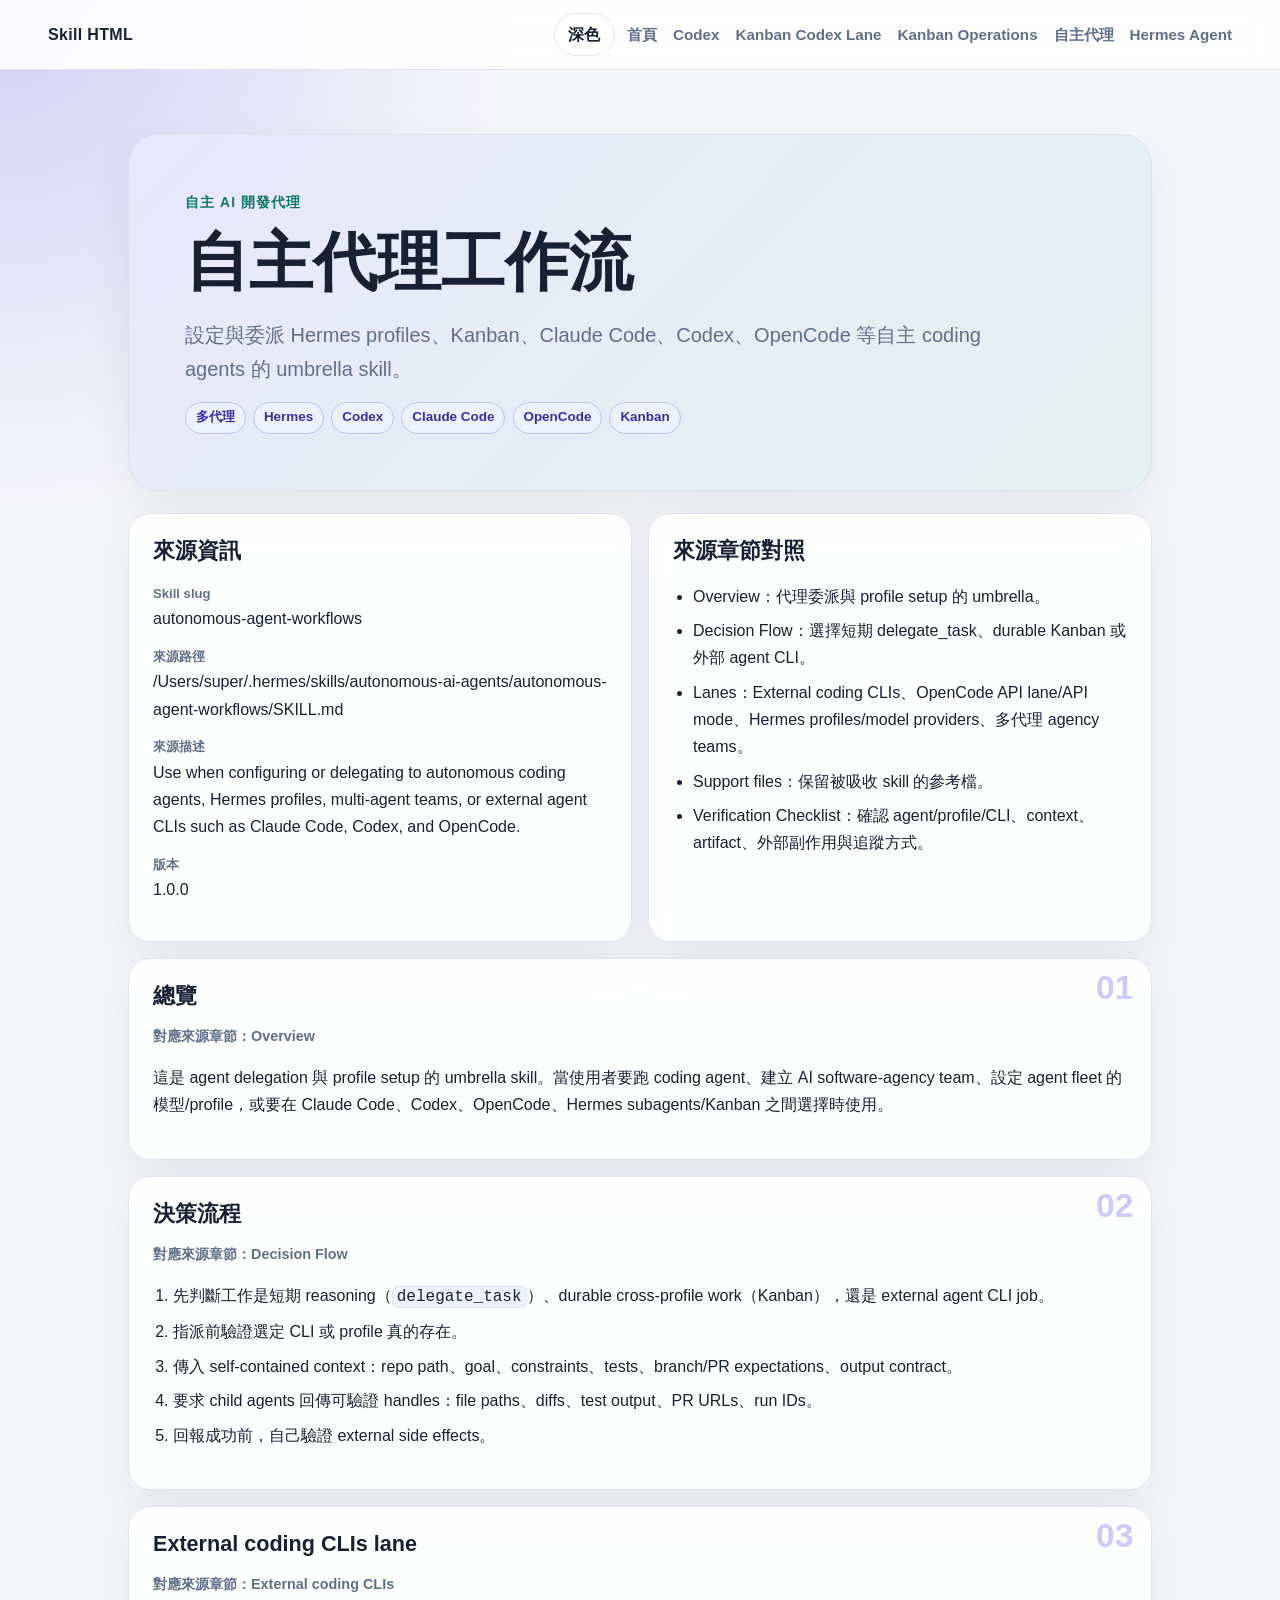
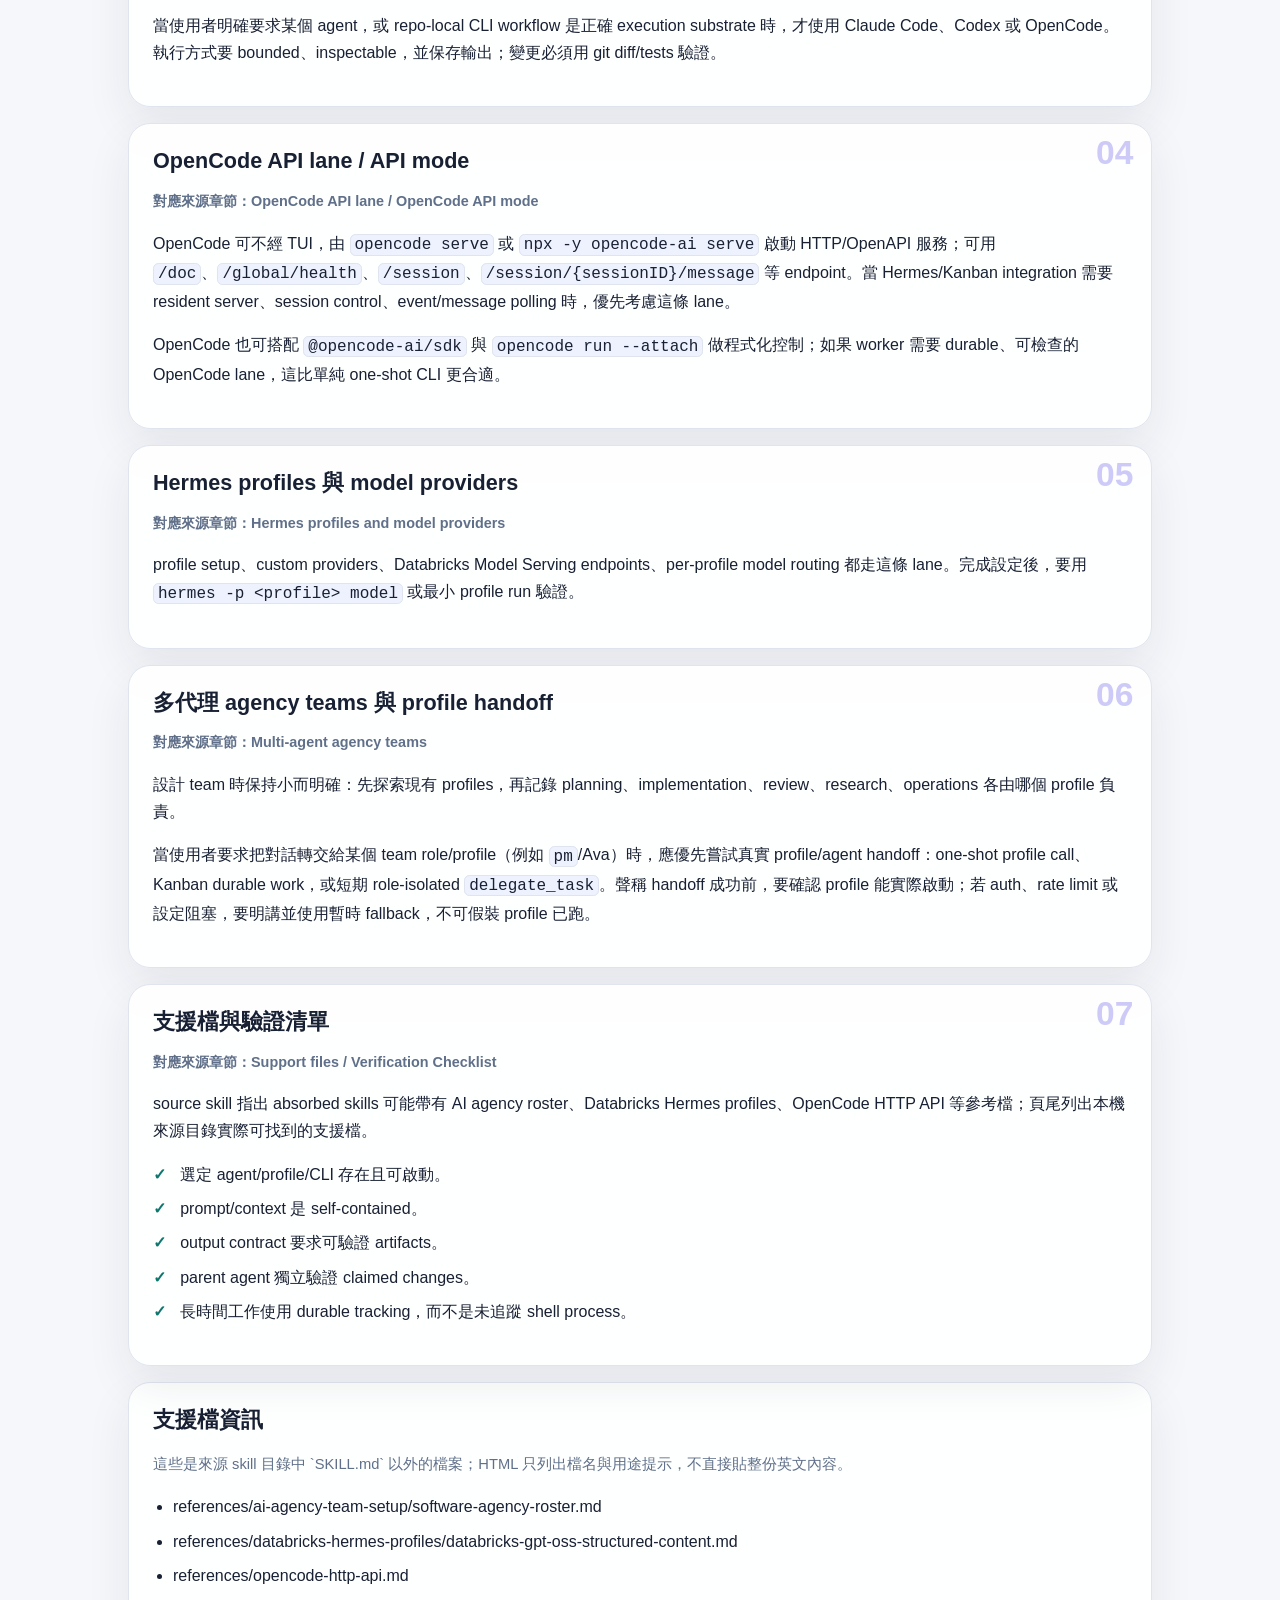
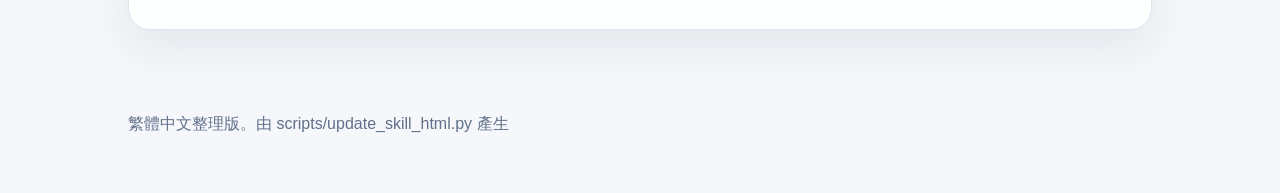
==== commit 278ab60a: "fix: remove visible skill site strategy text" ====
--- a/skills/autonomous-agent-workflows.html
+++ b/skills/autonomous-agent-workflows.html
@@ -31,11 +31,6 @@
     </section>
 
     <section class="content-grid">
-      <article class="panel span-2 content-policy">
-        <h2>內容策略：忠實翻譯 + 好讀排版</h2>
-        <p>此頁依照 Autonomous Agent Workflows 的 source SKILL.md 翻譯：Overview、Decision Flow、External coding CLIs、OpenCode API lane/API mode、Hermes profiles and model providers、Multi-agent agency teams、支援檔與 Verification Checklist。</p>
-        <p class="muted">本頁不是自由重寫或摘要；每個主要章節都對應來源 SKILL.md 的章節、清單、命令、檢查表或支援檔資訊。</p>
-      </article>
       <aside class="panel source-card">
         <h2>來源資訊</h2>
         <dl>
--- a/assets/style.css
+++ b/assets/style.css
@@ -217,9 +217,6 @@
   font-weight: 700;
 }
 
-.content-policy {
-  border-left: 6px solid var(--brand-2);
-}
 
 .tags {
   display: flex;
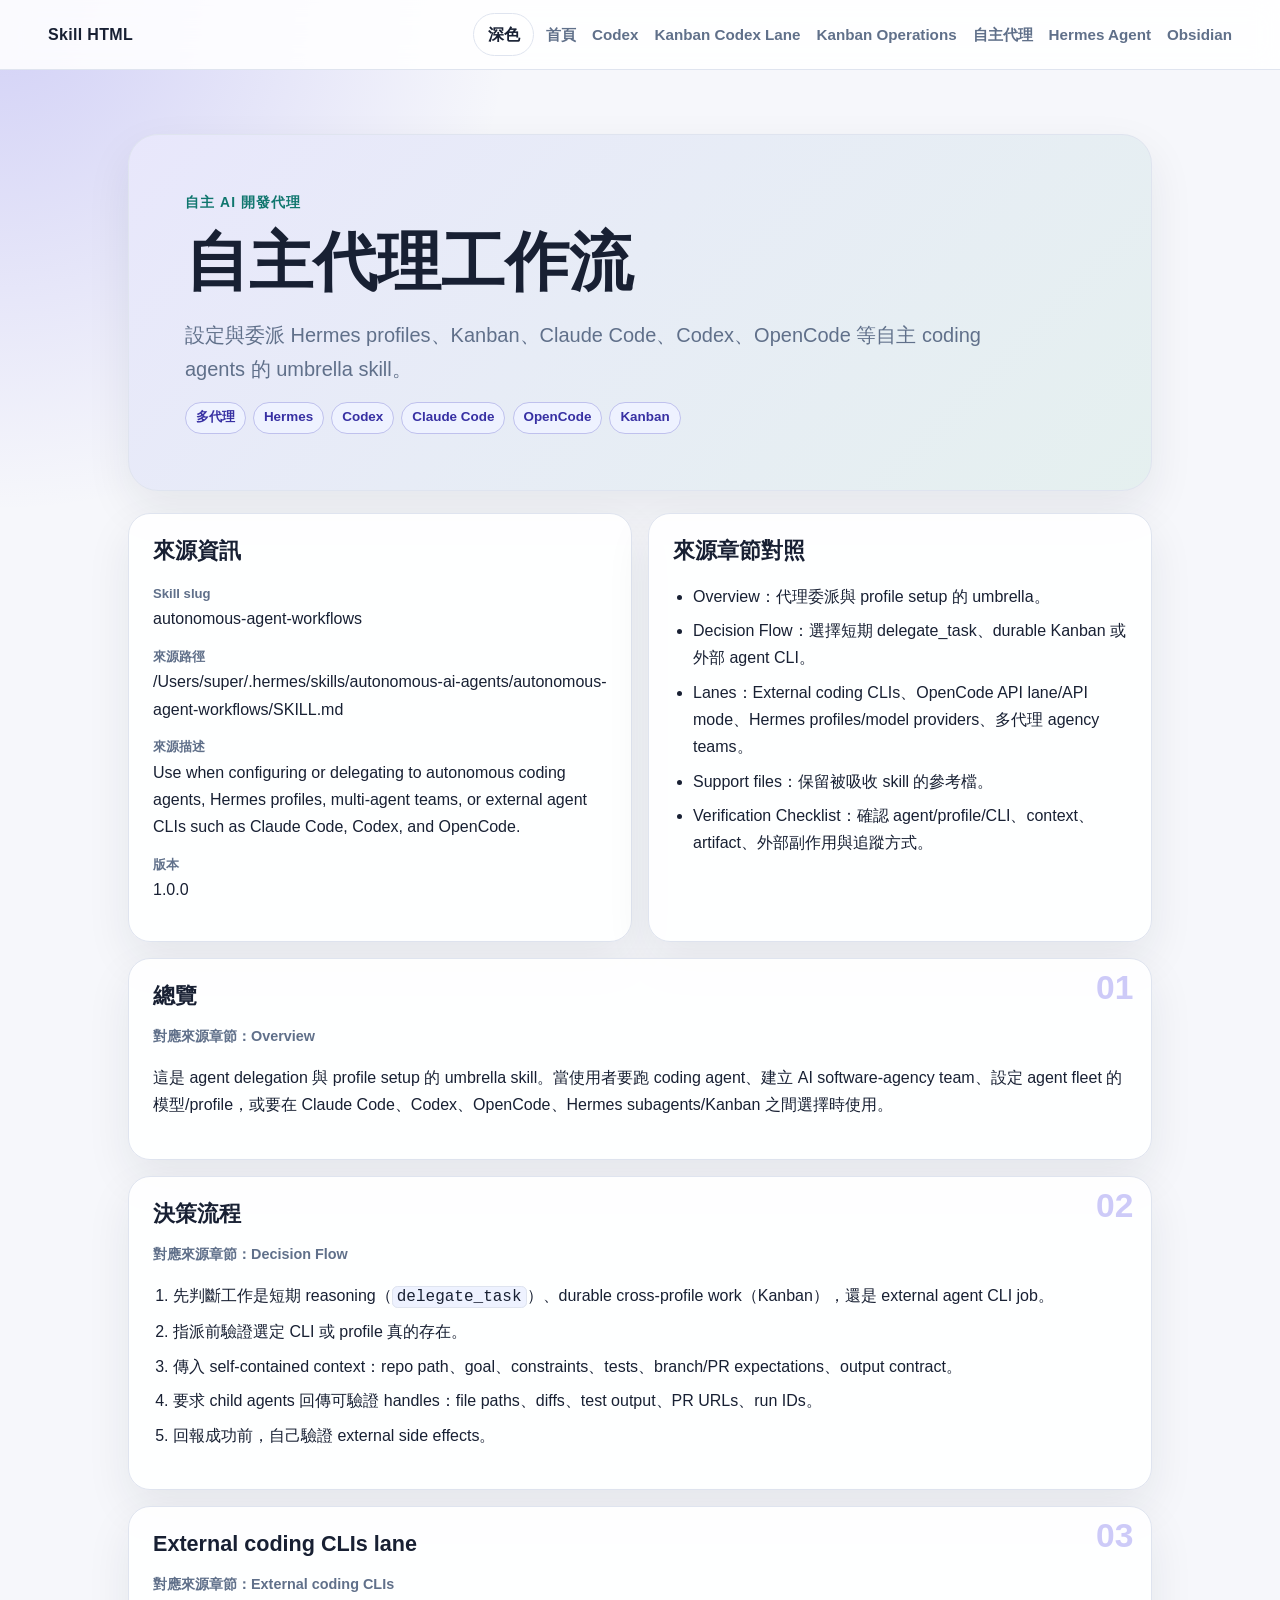
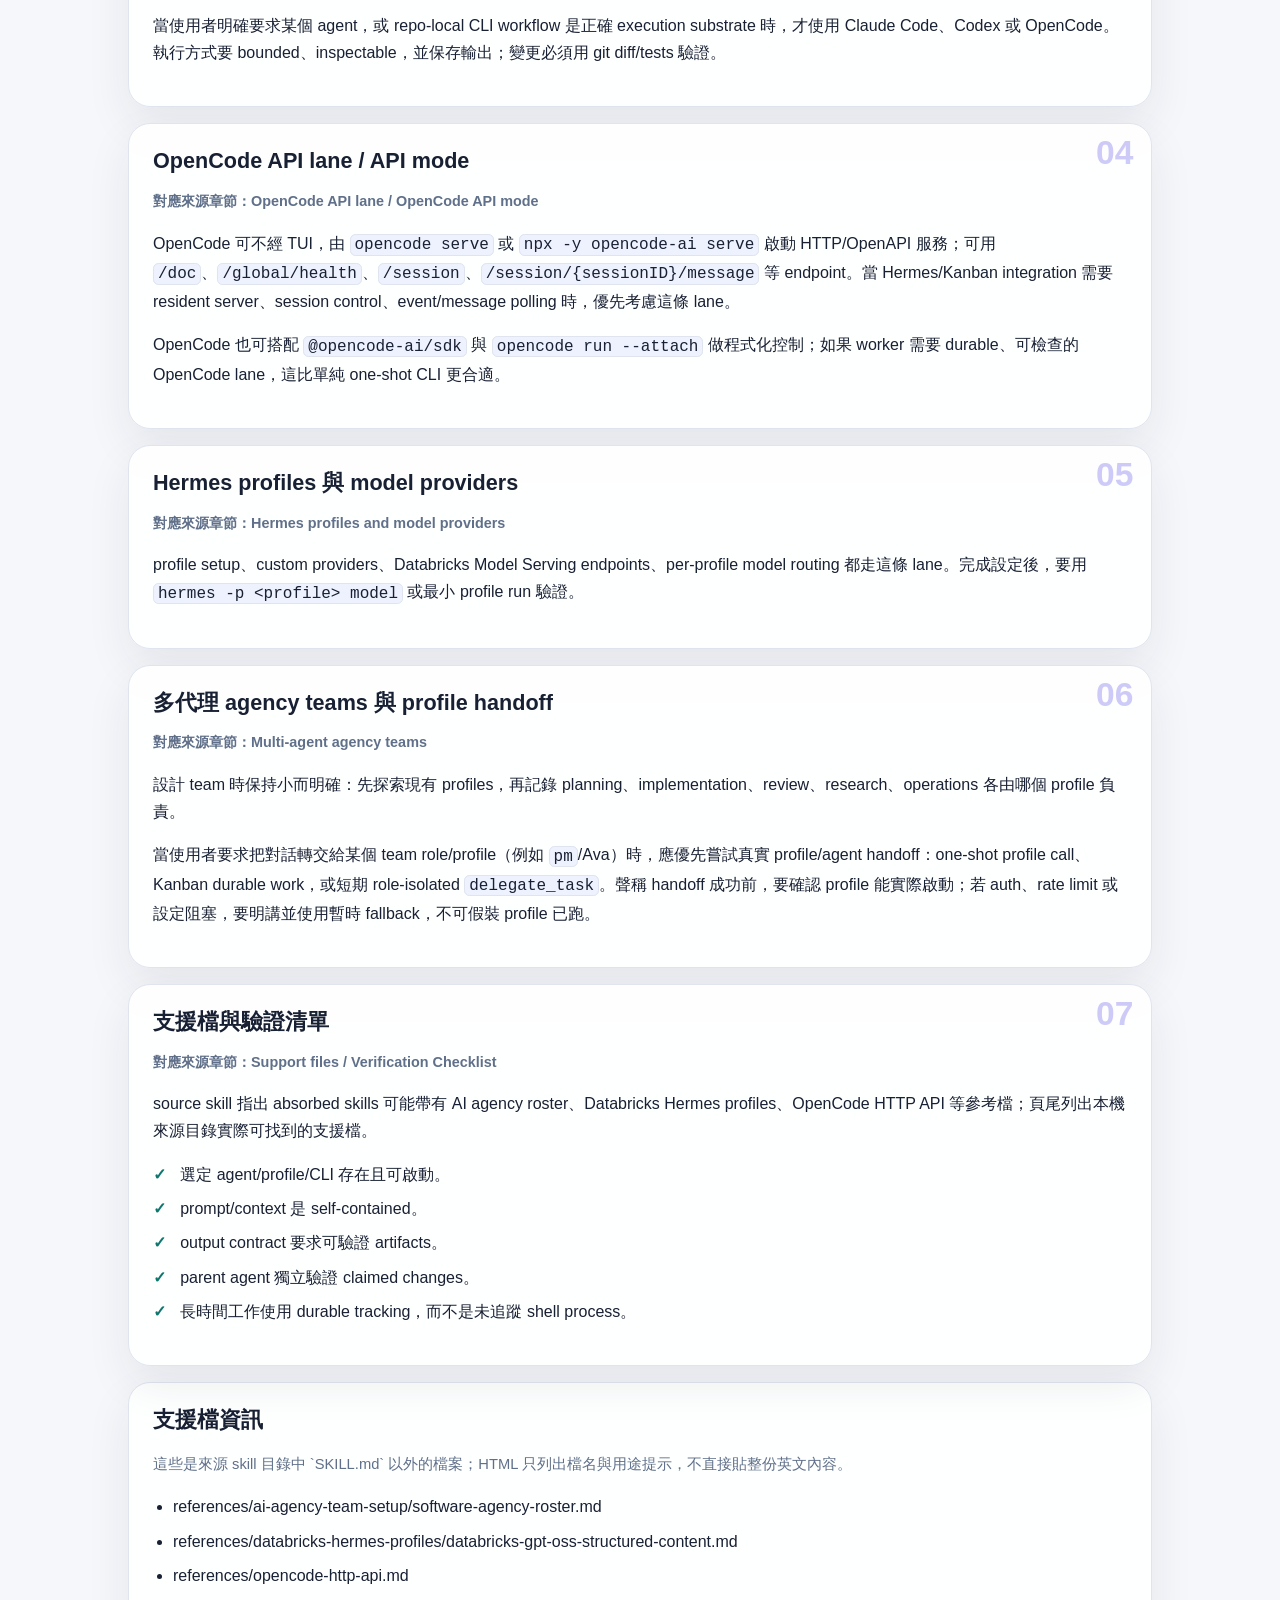
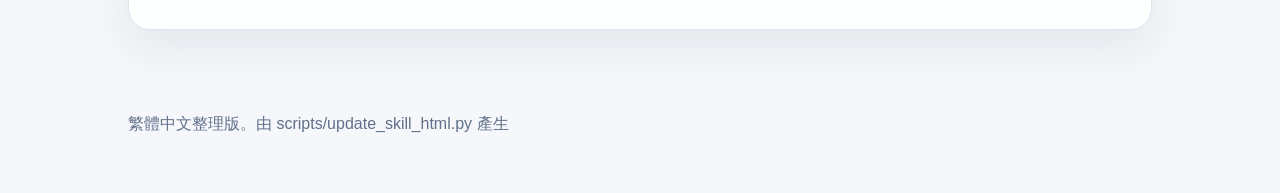
==== commit 795f73d3: "feat: add Obsidian skill page" ====
--- a/skills/autonomous-agent-workflows.html
+++ b/skills/autonomous-agent-workflows.html
@@ -20,6 +20,7 @@
       <a href="kanban-operations.html">Kanban Operations</a>
       <a href="autonomous-agent-workflows.html">自主代理</a>
       <a href="hermes-agent.html">Hermes Agent</a>
+      <a href="obsidian.html">Obsidian</a>
     </nav>
   </header>
   <main>
